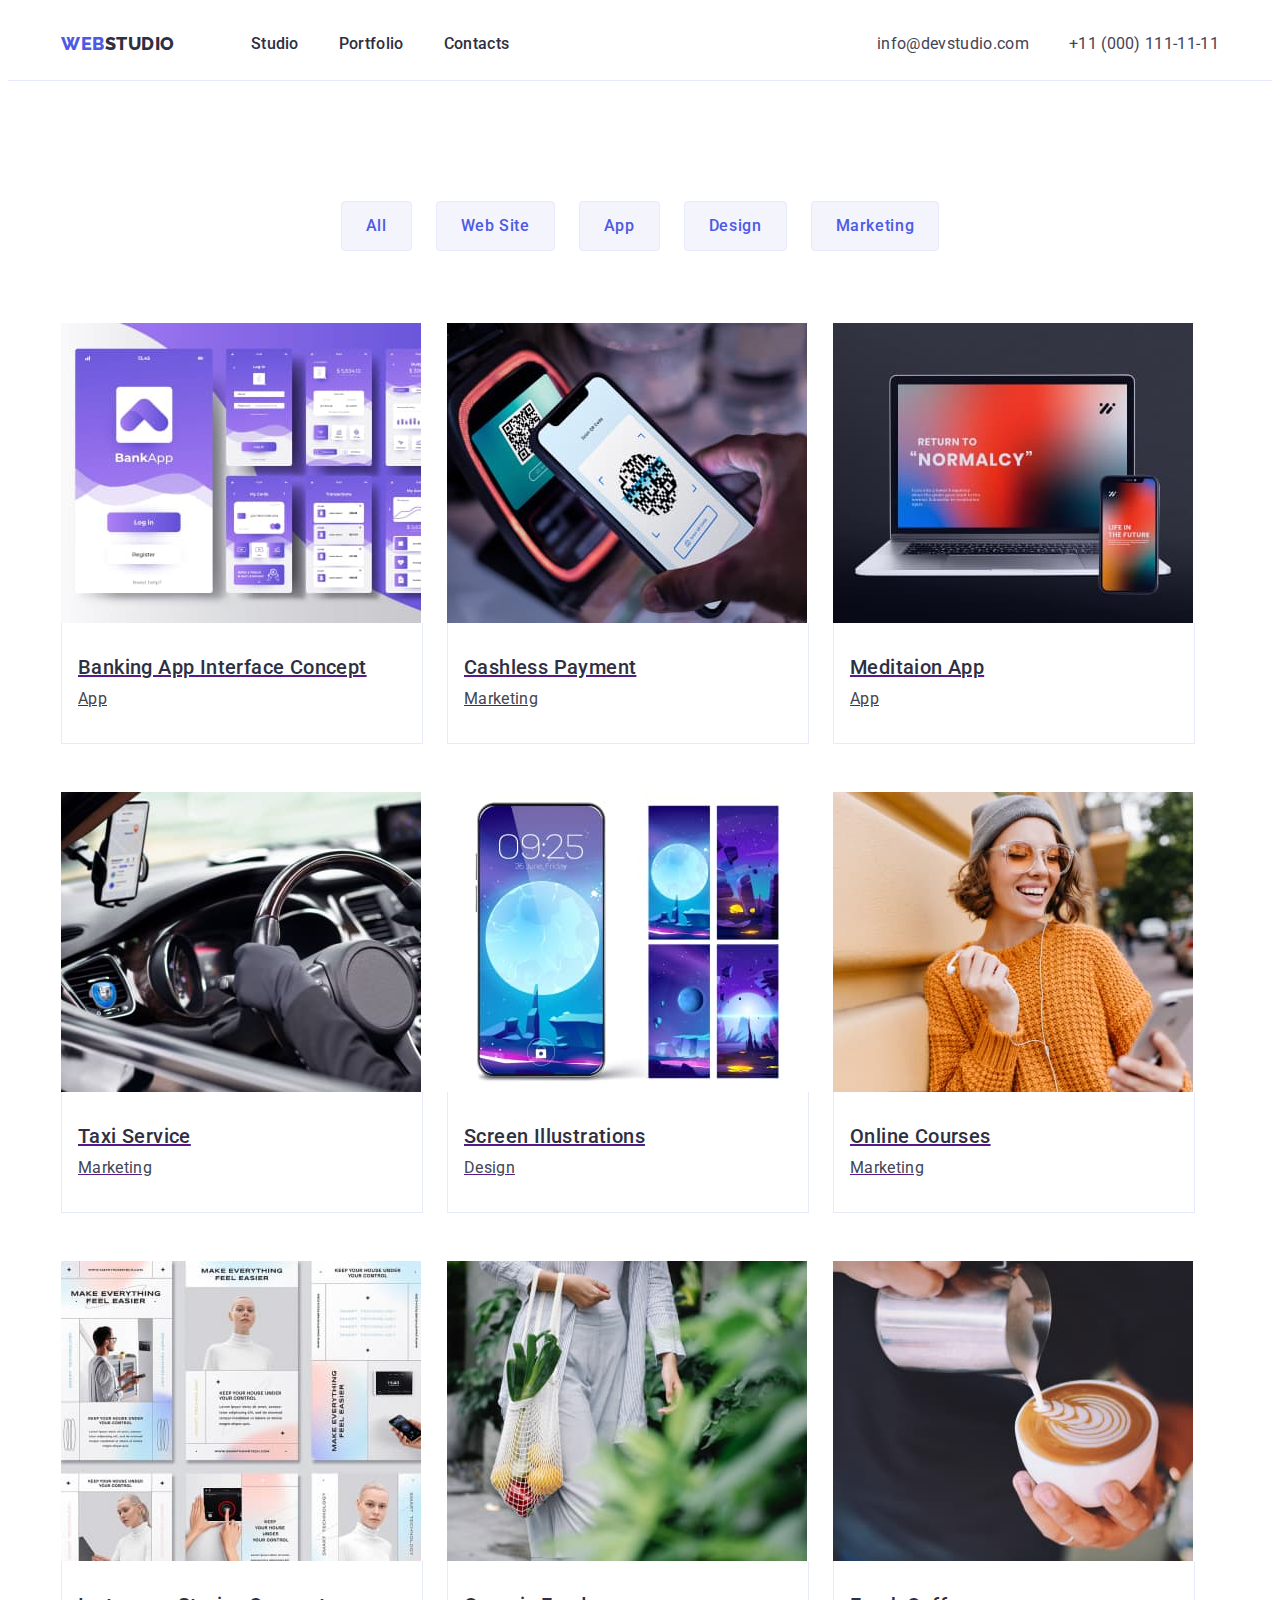
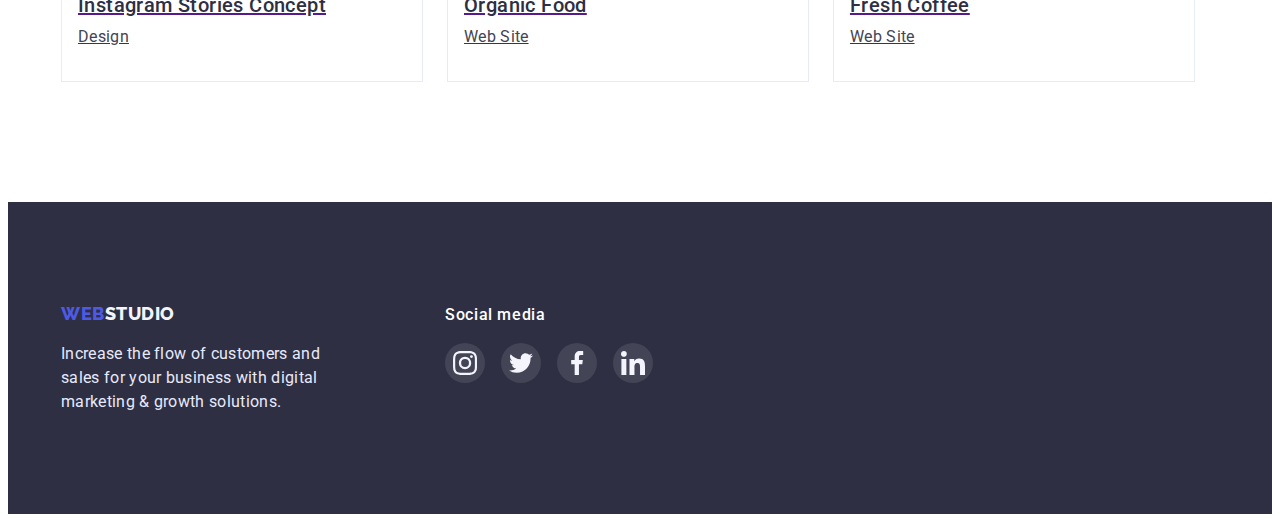
==== portfolio.html @ 20fc8d5b "Summ" ====
<!DOCTYPE html>
<html lang="en">
  <head>
    <meta charset="UTF-8" />
    <meta http-equiv="X-UA-Compatible" content="IE=edge" />
    <meta name="viewport" content="width=device-width, initial-scale=1.0" />
    <link rel="preconnect" href="https://fonts.googleapis.com" />
    <link rel="preconnect" href="https://fonts.gstatic.com" crossorigin />
    <link
      href="https://fonts.googleapis.com/css2?family=Raleway:wght@800&family=Roboto:wght@400;500;700;900&display=swap"
      rel="stylesheet"
    />
    <link
      rel="stylesheet"
      href="https://cdnjs.cloudflare.com/ajax/libs/modern-normalize/1.0.0/modern-normalize.min.css"
      integrity="sha512-ISS7cAi1PEhQ8jnbJpJZMd29NlhNj4AWYyLOSp2CE/CsHxTCu+r+t0D2yoJudVrd0/8fTVPUVDzY5Tvli75u/g=="
      crossorigin="anonymous"
    />
    <link rel="stylesheet" href="./css/styles.css" />
    <title>Portfolio</title>
  </head>
  <body>
    <header class="header">
      <div class="container header-container">
        <nav class="header-menu">
          <a href="./index.html" class="menu-logo"
            >Web<span class="header-studio">Studio</span></a
          >
          <ul class="header-list">
            <li class="header-item">
              <a href="./index.html" class="header-item-link">Studio</a>
            </li>
            <li class="header-item">
              <a href="./portfolio.html" class="header-item-link">Portfolio</a>
            </li>
            <li class="header-item">
              <a href="" class="header-item-link">Contacts</a>
            </li>
          </ul>
        </nav>
        <address class="header-contacts">
          <ul class="header-contacts-list">
            <li class="header-contacts-item">
              <a href="mailto:info@devstudio.com" class="header-contacts-link"
                >info@devstudio.com</a
              >
            </li>
            <li class="header-contacts-item">
              <a href="tel:+110001111111" class="header-contacts-link"
                >+11 (000) 111-11-11</a
              >
            </li>
          </ul>
        </address>
      </div>
    </header>
    <main>
      <section class="portfolio-section section">
        <div class="container">
          <h1 class="visually-hidden">Our portfolio</h1>
          <ul class="portfolio-btn-list">
            <li class="portfolio-btn-item">
              <button type="button" class="portfolio-btn">All</button>
            </li>
            <li class="portfolio-btn-item">
              <button type="button" class="portfolio-btn">Web Site</button>
            </li>
            <li class="portfolio-btn-item">
              <button type="button" class="portfolio-btn">App</button>
            </li>
            <li class="portfolio-btn-item">
              <button type="button" class="portfolio-btn">Design</button>
            </li>
            <li class="portfolio-btn-item">
              <button type="button" class="portfolio-btn">Marketing</button>
            </li>
          </ul>
          <ul class="portfolio-list">
            <li class="portfolio-item">
              <a href="" class="portfolio-item-link">
                <img
                  src="./images/banking-app-photo.jpg"
                  alt="banking app photo"
                  width="360"
                  height="300"
                />
                <div class="portfolio-list-block">
                  <h2 class="portfolio-list-title">
                    Banking App Interface Concept
                  </h2>
                  <p class="portfolio-list-description">App</p>
                </div>
              </a>
            </li>
            <li class="portfolio-item">
              <a href="" class="portfolio-item-link">
                <img
                  src="./images/cashless-payment-photo.jpg"
                  alt="cashless payment photo"
                  width="360"
                  height="300"
                />
                <div class="portfolio-list-block">
                  <h2 class="portfolio-list-title">Cashless Payment</h2>
                  <p class="portfolio-list-description">Marketing</p>
                </div>
              </a>
            </li>
            <li class="portfolio-item">
              <a href="" class="portfolio-item-link">
                <img
                  src="./images/meditaion-app-photo.jpg"
                  alt="meditaion app photo"
                  width="360"
                  height="300"
                />
                <div class="portfolio-list-block">
                  <h2 class="portfolio-list-title">Meditaion App</h2>
                  <p class="portfolio-list-description">App</p>
                </div>
              </a>
            </li>
            <li class="portfolio-item">
              <a href="" class="portfolio-item-link">
                <img
                  src="./images/taxi-service-photo.jpg"
                  alt="taxi service photo"
                  width="360"
                  height="300"
                />
                <div class="portfolio-list-block">
                  <h2 class="portfolio-list-title">Taxi Service</h2>
                  <p class="portfolio-list-description">Marketing</p>
                </div>
              </a>
            </li>
            <li class="portfolio-item">
              <a href="" class="portfolio-item-link">
                <img
                  src="./images/screen-illustrations-photo.jpg"
                  alt="screen illustrations photo"
                  width="360"
                  height="300"
                />
                <div class="portfolio-list-block">
                  <h2 class="portfolio-list-title">Screen Illustrations</h2>
                  <p class="portfolio-list-description">Design</p>
                </div>
              </a>
            </li>
            <li class="portfolio-item">
              <a href="" class="portfolio-item-link">
                <img
                  src="./images/online-courses-photo.jpg"
                  alt="online courses photo"
                  width="360"
                  height="300"
                />
                <div class="portfolio-list-block">
                  <h2 class="portfolio-list-title">Online Courses</h2>
                  <p class="portfolio-list-description">Marketing</p>
                </div>
              </a>
            </li>
            <li class="portfolio-item">
              <a href="" class="portfolio-item-link">
                <img
                  src="./images/instagram-stories-concept-photo.jpg"
                  alt="instagram stories concept photo"
                  width="360"
                  height="300"
                />
                <div class="portfolio-list-block">
                  <h2 class="portfolio-list-title">
                    Instagram Stories Concept
                  </h2>
                  <p class="portfolio-list-description">Design</p>
                </div>
              </a>
            </li>
            <li class="portfolio-item">
              <a href="" class="portfolio-item-link">
                <img
                  src="./images/organic-food-photo.jpg"
                  alt="organic food photo"
                  width="360"
                  height="300"
                />
                <div class="portfolio-list-block">
                  <h2 class="portfolio-list-title">Organic Food</h2>
                  <p class="portfolio-list-description">Web Site</p>
                </div>
              </a>
            </li>
            <li class="portfolio-item">
              <a href="" class="portfolio-item-link">
                <img
                  src="./images/fresh-coffee-photo.jpg"
                  alt="fresh coffee photo"
                  width="360"
                  height="300"
                />
                <div class="portfolio-list-block">
                  <h2 class="portfolio-list-title">Fresh Coffee</h2>
                  <p class="portfolio-list-description">Web Site</p>
                </div>
              </a>
            </li>
          </ul>
        </div>
      </section>
    </main>
    <footer class="footer">
      <div class="container footer-section">
        <div>
          <a href="./index.html" class="menu-logo"
            >Web<span class="footer-studio">Studio</span></a
          >
          <p class="footer-description">
            Increase the flow of customers and sales for your business with
            digital marketing & growth solutions.
          </p>
        </div>
        <div class="footer-social-links">
          <p class="footer-social-title">Social media</p>
          <ul class="footer-social-list">
            <li class="footer-social-item">
              <a href="" class="footer-social-link">
                <svg class="footer-social-icon" width="24px" height="24px">
                  <use href="./images/icons.svg#icon-instagram"></use>
                </svg>
              </a>
            </li>
            <li class="footer-social-item">
              <a href="" class="footer-social-link">
                <svg class="footer-social-icon" width="24px" height="24px">
                  <use href="./images/icons.svg#icon-twitter"></use>
                </svg>
              </a>
            </li>
            <li class="footer-social-item">
              <a href="" class="footer-social-link">
                <svg class="footer-social-icon" width="24px" height="24px">
                  <use href="./images/icons.svg#icon-facebook"></use>
                </svg>
              </a>
            </li>
            <li class="footer-social-item">
              <a href="" class="footer-social-link">
                <svg class="footer-social-icon" width="24px" height="24px">
                  <use href="./images/icons.svg#icon-linkedin"></use>
                </svg>
              </a>
            </li>
          </ul>
        </div>
      </div>
    </footer>
  </body>
</html>
---- css/styles.css ----
body {
    font-family: 'Roboto', sans-serif;
    color: var(--navy-blue);
}

:root {
    --navy-blue: #2E2F42;
    --iris: #4D5AE5;
    --slate: #434455;
    --white: #FFFFFF;
    --ocean: #404BBF;
    --cloud: #F4F4FD;
    --cornflower: #E7E9FC;
    --shadow: #2E2F4229;
    --light-slate: #8E8F99;
    --green: #31D0AA;
    --card-set-gap: 24px;
}

.container {
    width: 1158px;
    padding-left: 15px;
    padding-right: 15px;
    margin-left: auto;
    margin-right: auto;
}

.section {
    padding-top: 120px;
    padding-bottom: 120px;
}

h1, h1, h3, h4, h5, h6, p, ul {
    margin-top: 0;
    margin-bottom: 0;
}

img {
    display: block;
    height: auto;
}

/*----------------header------------------*/

.header {
    padding-top: 24px;
    padding-bottom: 24px;
    border-bottom: 1px solid var(--cornflower);
}

.header-container {
    display: flex;
}

.header-menu {
    display: flex;
}

.menu-logo {
    font-family: 'Raleway', sans-serif;
    font-weight: 800;
    font-size: 18px;
    line-height: 1.33;
    letter-spacing: 0.03em;
    text-transform: uppercase;
    text-decoration: none;
    color: var(--iris);
}

.header-studio {
    color: var(--navy-blue);

}

.header-list {
    list-style: none;
    display: flex;
    padding-left: 0;
    margin-left: 76px;
    gap: 40px;
}

.header-item-link {
    font-weight: 500;
    font-size: 16px;
    line-height: 1.5;
    letter-spacing: 0.02em;
    text-decoration: none;
    color: var(--navy-blue);
}

.header-item-link:hover,
.header-item-link:focus {
    color: var(--ocean);
}

.header-contacts {
    margin-left: auto;
}

.header-contacts-list {
    display: flex;
    list-style: none;
    padding-left: 0;
    gap: 40px;
}

.header-contacts-link {
    font-style: normal;
    font-size: 16px;
    line-height: 1.5;
    letter-spacing: 0.02em;
    color: var(--slate);
    text-decoration: none;
}

.header-contacts-link:hover,
.header-contacts-link:focus {
    color: var(--ocean);
}

/*----------------header------------------*/

/*------------------main------------------*/

.hero-section {
    background-image: linear-gradient(rgba(46, 47, 66, 0.7), rgba(46, 47, 66, 0.7)), url(../images/hero-bg.jpg);
    background-repeat: no-repeat;
    background-position: 50% 50%;
    background-size: cover;
    max-width: 1440px;
    padding-top: 188px;
    padding-bottom: 188px;
    margin: 0 auto 0 auto;
}

.hero-section-title {
    width: 496px;
    font-size: 56px;
    line-height: 1.07;
    letter-spacing: 0.02em;
    color: var(--white);
    margin: 0 auto;
    text-align: center;
}

.hero-section-btn {
    display: block;
    font-family: 'Roboto', sans-serif;
    font-weight: 500;
    font-size: 16px;
    line-height: 1.5;
    letter-spacing: 0.04em;
    color: var(--white);
    background-color: var(--iris);
    border-radius: 4px;
    cursor: pointer;
    margin-left: auto;
    margin-right: auto;
    border: none;
    min-width: 169px;
    padding: 16px 32px;
    margin-top: 48px;
}


.hero-section-btn:hover,
.hero-section-btn:focus {
    background-color: var(--ocean);
}

.visually-hidden {
    position: absolute;
    width: 1px;
    height: 1px;
    margin: -1px;
    border: 0;
    padding: 0;
    white-space: nowrap;
    clip-path: inset(100%);
    clip: rect(0 0 0 0);
    overflow: hidden;
}

.advantages-list {
    padding: 0;
    margin: 0;
    list-style: none;

    display: flex;
}

.advantages-icon-box {
    background-color: var(--cloud);
    border-radius: 4px;
    display: flex;
    justify-content: center;
    align-items: center;
    min-height: 112px;
}

.advantages-icon {
    width: 64px;
    height: 64px;
}

.advantages-item:nth-child(n + 2) {
    margin-left: 24px;
}

.advantages-item-title {
    margin-top: 8px;
    font-size: 20px;
    line-height: 1.2;
    letter-spacing: 0.02em;
    color: var(--navy-blue);
}

.advantages-item-description {
    font-size: 16px;
    line-height: 1.5;
    letter-spacing: 0.02em;
    color: var(--slate);
    margin-top: 8px;
}

.product-container {
    padding-top: 0;
    padding-bottom: 120px;
}

.title {
    font-size: 36px;
    line-height: 1.11;
    text-align: center;
    letter-spacing: 0.02em;
    text-transform: capitalize;
    color: var(--navy-blue);
    padding: 0;
    margin: 0;

}

.product-list {
    padding: 0;
    margin-top: 72px;
    list-style: none;
    display: flex;
}

.product-item:nth-child(n + 2) {
    margin-left: 24px;
}

.team-section {
    background-color: var(--cloud);
}

.team-list {
    padding: 0;
    margin-top: 72px;
    list-style: none;
    display: flex;
}

.team-item {
    background-color: var(--white);
    border-radius: 0px 0px 4px 4px;
    box-shadow: 0px 1px 6px rgba(46, 47, 66, 0.08),
        0px 1px 1px rgba(46, 47, 66, 0.16),
        0px 2px 1px rgba(46, 47, 66, 0.08);
}

.team-item:nth-child(n + 2) {
    margin-left: 24px;
}

.name,
.portfolio-list-title {
    font-weight: 500;
    font-size: 20px;
    line-height: 1.2;
    letter-spacing: 0.02em;
    color: var(--navy-blue);
    text-align: center;
}

.team-role,
.portfolio-list-description {
    font-size: 16px;
    line-height: 1.5;
    letter-spacing: 0.02em;
    color: var(--slate);
    text-align: center;
    margin-top: 8px;
}

.card-block {
    padding: 32px 16px;
}

.team-social-list {
    margin-top: 8px;
    padding-left: 0;
    list-style: none;
    display: flex;
    justify-content: center;
    gap: 24px;
}

.social-item {
    width: 40px;
    height: 40px;
}

.social-link {
    text-decoration: none;
    display: flex;
    justify-content: center;
    align-items: center;
    width: 100%;
    height: 100%;
    border-radius: 50%;
    background-color: var(--iris);
    color: var(--cloud);
}

.social-link:is(:hover, :focus) {
    background-color: var(--ocean)
}

.team-social-icon {
    fill: currentColor;
}

.customers-list {
    list-style: none;
    margin-top: 72px;
    padding-left: 0;
    display: flex;
    justify-content: center;
}

.customers-item {
    width: 168px;
    min-height: 88px;
}

.customers-item:nth-child(n + 2) {
    margin-left: 24px;
}

.customers-link {
    display: flex;
    text-decoration: none;
    width: 100%;
    height: 100%;
    justify-content: center;
    align-items: center;
    border: 1px solid var(--light-slate);
    border-radius: 4px;
    color: var(--light-slate);
}

.customers-link:is(:hover, :focus) {
    color: var(--ocean);
    border: 1px solid var(--ocean);
}

.customers-icon {
    fill: currentColor;
}

.portfolio-btn-list {
    display: flex;
    list-style: none;
    padding: 0px;
    gap: 24px;
    justify-content: center;
}

.portfolio-btn {
    font-family: 'Roboto', sans-serif;
    font-weight: 500;
    font-size: 16px;
    line-height: 1.5;
    letter-spacing: 0.04em;
    color: var(--iris);
    background-color: var(--cloud);
    border: 1px solid var(--cornflower);
    border-radius: 4px;
    cursor: pointer;
    padding: 12px 24px;

}

.portfolio-btn:hover,
.portfolio-btn:focus {
    background-color: var(--ocean);
    color: var(--white);
    box-shadow: 0px 3px 1px rgba(0, 0, 0, 0.1), 0px 2px 1px rgba(0, 0, 0, 0.08), 0px 2px 2px rgba(0, 0, 0, 0.12);
}

.portfolio-list {
    padding: 0;
    margin-top: 72px;
    list-style: none;
    display: flex;
    flex-wrap: wrap;
}

.portfolio-item {
    background-color: var(--white);
    flex-basis: calc(100% / 3 - var(--card-set-gap));
    margin-left: var(--card-set-gap);
    margin-top: calc(var(--card-set-gap) * 2);
    padding-bottom: 0;
}

.portfolio-item-link {
    display: block;
}

.portfolio-item-link:is(:hover, :focus) {
    box-shadow: 0px 1px 6px rgba(46, 47, 66, 0.08), 0px 1px 1px rgba(46, 47, 66, 0.16), 0px 2px 1px rgba(46, 47, 66, 0.08);
}

.portfolio-item:nth-child(3n + 1) {
        margin-left: 0;
}

.portfolio-item:nth-child(-n + 3) {
    margin-top: 0;
}

.portfolio-list-title {
    margin: 0;
    text-align: start;
}

.portfolio-list-description {
    margin-top: 8px;
    text-align: start;
}

.portfolio-list-block {
    padding: 32px 16px;
    border-left: 1px solid var(--cornflower);
    border-right: 1px solid var(--cornflower);
    border-bottom: 1px solid var(--cornflower);
}

/*------------------main------------------*/

/*-----------------footer-----------------*/

.footer {
    background-color: var(--navy-blue);
    padding-top: 100px;
    padding-bottom: 100px;
}

.footer-section {
    display: flex;
    align-items: baseline;
}

.footer-studio {
    color: var(--cloud);
}

.footer-description {
    margin-top: 16px;
    font-size: 16px;
    line-height: 1.5;
    letter-spacing: 0.02em;
    color: var(--cornflower);
    width: 264px;
}

.footer-social-links {
    margin-left: 120px;
}

.footer-social-title {
        font-weight: 500;
        font-size: 16px;
        line-height: 1.5;
        letter-spacing: 0.04em;
        color: var(--white);
}

.footer-social-list {
    margin-top: 16px;
    padding-left: 0;
    list-style: none;
    display: flex;
    justify-content: center;
    gap: 16px;
}

.footer-social-item {
    width: 40px;
    height: 40px;
}

.footer-social-link {
    text-decoration: none;
    display: flex;
    justify-content: center;
    align-items: center;
    width: 100%;
    height: 100%;
    border-radius: 50%;
    background-color: rgba(255, 255, 255, 0.1);
    color: var(--cloud);
}

.footer-social-link:is(:hover, :focus) {
    background-color: var(--green);
    color: var(--cloud);
}

.footer-social-icon {
    fill: currentColor;
}
/*-----------------footer-----------------*/
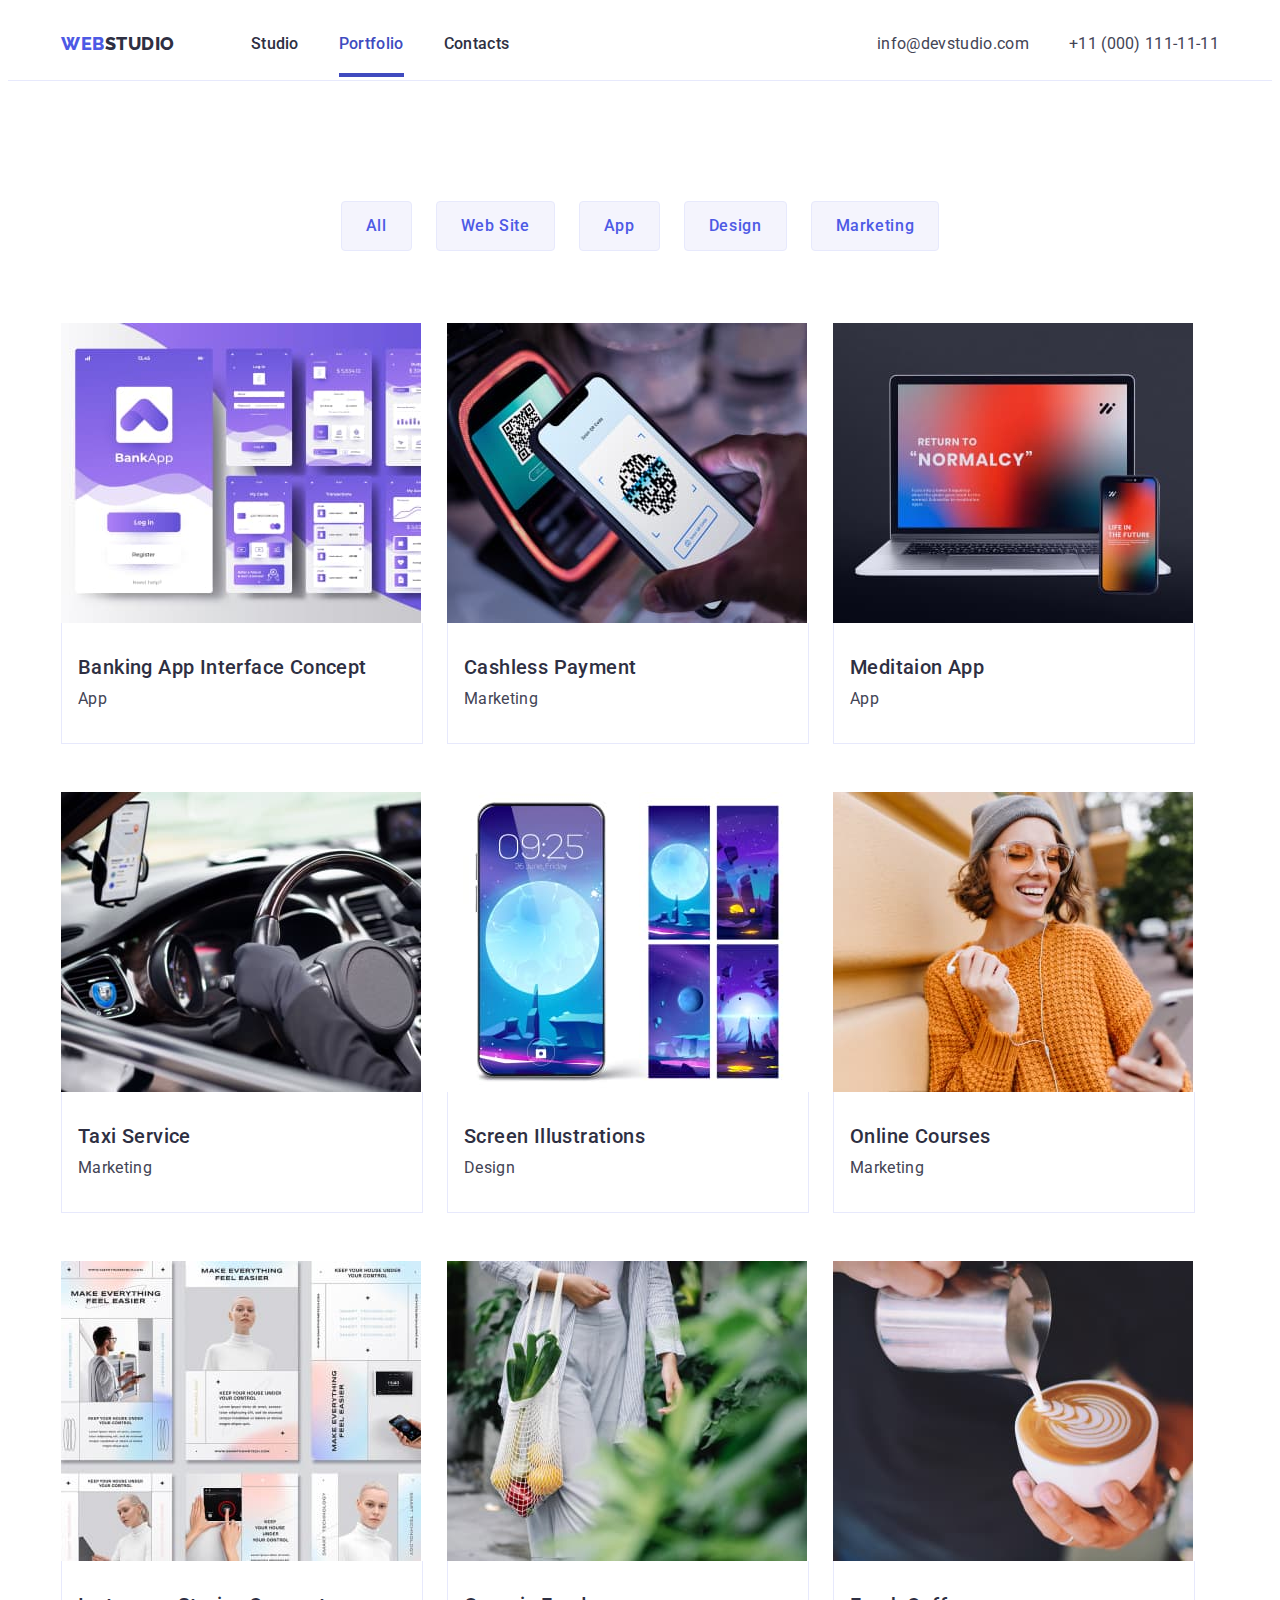
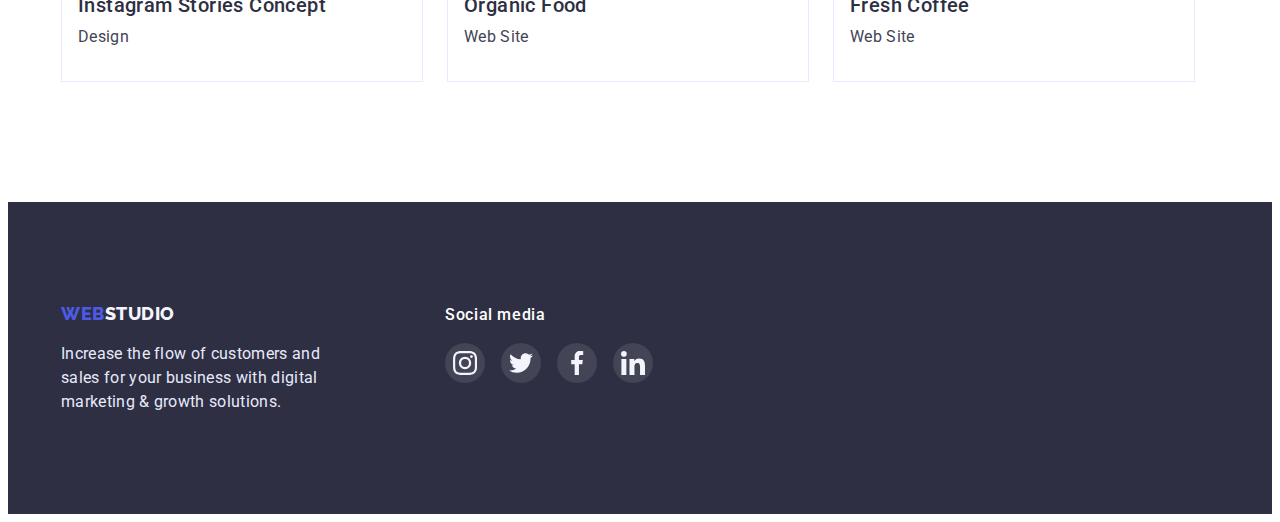
==== commit 70486416: "summ" ====
--- a/portfolio.html
+++ b/portfolio.html
@@ -31,7 +31,9 @@
               <a href="./index.html" class="header-item-link">Studio</a>
             </li>
             <li class="header-item">
-              <a href="./portfolio.html" class="header-item-link">Portfolio</a>
+              <a href="./portfolio.html" class="header-item-link active"
+                >Portfolio</a
+              >
             </li>
             <li class="header-item">
               <a href="" class="header-item-link">Contacts</a>
@@ -78,12 +80,21 @@
           <ul class="portfolio-list">
             <li class="portfolio-item">
               <a href="" class="portfolio-item-link">
-                <img
-                  src="./images/banking-app-photo.jpg"
-                  alt="banking app photo"
-                  width="360"
-                  height="300"
-                />
+                <div class="product-card-img">
+                  <img
+                    src="./images/banking-app-photo.jpg"
+                    alt="banking app photo"
+                    width="360"
+                    height="300"
+                  />
+                  <div class="overlay-text">
+                    <p>
+                      14 Stylish and User-Friendly App Design Concepts · Task
+                      Manager App · Calorie Tracker App · Exotic Fruit Ecommerce
+                      App · Cloud Storage App
+                    </p>
+                  </div>
+                </div>
                 <div class="portfolio-list-block">
                   <h2 class="portfolio-list-title">
                     Banking App Interface Concept
@@ -94,12 +105,21 @@
             </li>
             <li class="portfolio-item">
               <a href="" class="portfolio-item-link">
-                <img
-                  src="./images/cashless-payment-photo.jpg"
-                  alt="cashless payment photo"
-                  width="360"
-                  height="300"
-                />
+                <div class="product-card-img">
+                  <img
+                    src="./images/cashless-payment-photo.jpg"
+                    alt="cashless payment photo"
+                    width="360"
+                    height="300"
+                  />
+                  <div class="overlay-text">
+                    <p>
+                      14 Stylish and User-Friendly App Design Concepts · Task
+                      Manager App · Calorie Tracker App · Exotic Fruit Ecommerce
+                      App · Cloud Storage App
+                    </p>
+                  </div>
+                </div>
                 <div class="portfolio-list-block">
                   <h2 class="portfolio-list-title">Cashless Payment</h2>
                   <p class="portfolio-list-description">Marketing</p>
@@ -108,12 +128,21 @@
             </li>
             <li class="portfolio-item">
               <a href="" class="portfolio-item-link">
-                <img
-                  src="./images/meditaion-app-photo.jpg"
-                  alt="meditaion app photo"
-                  width="360"
-                  height="300"
-                />
+                <div class="product-card-img">
+                  <img
+                    src="./images/meditaion-app-photo.jpg"
+                    alt="meditaion app photo"
+                    width="360"
+                    height="300"
+                  />
+                  <div class="overlay-text">
+                    <p>
+                      14 Stylish and User-Friendly App Design Concepts · Task
+                      Manager App · Calorie Tracker App · Exotic Fruit Ecommerce
+                      App · Cloud Storage App
+                    </p>
+                  </div>
+                </div>
                 <div class="portfolio-list-block">
                   <h2 class="portfolio-list-title">Meditaion App</h2>
                   <p class="portfolio-list-description">App</p>
@@ -122,12 +151,21 @@
             </li>
             <li class="portfolio-item">
               <a href="" class="portfolio-item-link">
-                <img
-                  src="./images/taxi-service-photo.jpg"
-                  alt="taxi service photo"
-                  width="360"
-                  height="300"
-                />
+                <div class="product-card-img">
+                  <img
+                    src="./images/taxi-service-photo.jpg"
+                    alt="taxi service photo"
+                    width="360"
+                    height="300"
+                  />
+                  <div class="overlay-text">
+                    <p>
+                      14 Stylish and User-Friendly App Design Concepts · Task
+                      Manager App · Calorie Tracker App · Exotic Fruit Ecommerce
+                      App · Cloud Storage App
+                    </p>
+                  </div>
+                </div>
                 <div class="portfolio-list-block">
                   <h2 class="portfolio-list-title">Taxi Service</h2>
                   <p class="portfolio-list-description">Marketing</p>
@@ -136,12 +174,21 @@
             </li>
             <li class="portfolio-item">
               <a href="" class="portfolio-item-link">
-                <img
-                  src="./images/screen-illustrations-photo.jpg"
-                  alt="screen illustrations photo"
-                  width="360"
-                  height="300"
-                />
+                <div class="product-card-img">
+                  <img
+                    src="./images/screen-illustrations-photo.jpg"
+                    alt="screen illustrations photo"
+                    width="360"
+                    height="300"
+                  />
+                  <div class="overlay-text">
+                    <p>
+                      14 Stylish and User-Friendly App Design Concepts · Task
+                      Manager App · Calorie Tracker App · Exotic Fruit Ecommerce
+                      App · Cloud Storage App
+                    </p>
+                  </div>
+                </div>
                 <div class="portfolio-list-block">
                   <h2 class="portfolio-list-title">Screen Illustrations</h2>
                   <p class="portfolio-list-description">Design</p>
@@ -150,12 +197,21 @@
             </li>
             <li class="portfolio-item">
               <a href="" class="portfolio-item-link">
-                <img
-                  src="./images/online-courses-photo.jpg"
-                  alt="online courses photo"
-                  width="360"
-                  height="300"
-                />
+                <div class="product-card-img">
+                  <img
+                    src="./images/online-courses-photo.jpg"
+                    alt="online courses photo"
+                    width="360"
+                    height="300"
+                  />
+                  <div class="overlay-text">
+                    <p>
+                      14 Stylish and User-Friendly App Design Concepts · Task
+                      Manager App · Calorie Tracker App · Exotic Fruit Ecommerce
+                      App · Cloud Storage App
+                    </p>
+                  </div>
+                </div>
                 <div class="portfolio-list-block">
                   <h2 class="portfolio-list-title">Online Courses</h2>
                   <p class="portfolio-list-description">Marketing</p>
@@ -164,12 +220,21 @@
             </li>
             <li class="portfolio-item">
               <a href="" class="portfolio-item-link">
-                <img
-                  src="./images/instagram-stories-concept-photo.jpg"
-                  alt="instagram stories concept photo"
-                  width="360"
-                  height="300"
-                />
+                <div class="product-card-img">
+                  <img
+                    src="./images/instagram-stories-concept-photo.jpg"
+                    alt="instagram stories concept photo"
+                    width="360"
+                    height="300"
+                  />
+                  <div class="overlay-text">
+                    <p>
+                      14 Stylish and User-Friendly App Design Concepts · Task
+                      Manager App · Calorie Tracker App · Exotic Fruit Ecommerce
+                      App · Cloud Storage App
+                    </p>
+                  </div>
+                </div>
                 <div class="portfolio-list-block">
                   <h2 class="portfolio-list-title">
                     Instagram Stories Concept
@@ -180,12 +245,21 @@
             </li>
             <li class="portfolio-item">
               <a href="" class="portfolio-item-link">
-                <img
-                  src="./images/organic-food-photo.jpg"
-                  alt="organic food photo"
-                  width="360"
-                  height="300"
-                />
+                <div class="product-card-img">
+                  <img
+                    src="./images/organic-food-photo.jpg"
+                    alt="organic food photo"
+                    width="360"
+                    height="300"
+                  />
+                  <div class="overlay-text">
+                    <p>
+                      14 Stylish and User-Friendly App Design Concepts · Task
+                      Manager App · Calorie Tracker App · Exotic Fruit Ecommerce
+                      App · Cloud Storage App
+                    </p>
+                  </div>
+                </div>
                 <div class="portfolio-list-block">
                   <h2 class="portfolio-list-title">Organic Food</h2>
                   <p class="portfolio-list-description">Web Site</p>
@@ -194,12 +268,21 @@
             </li>
             <li class="portfolio-item">
               <a href="" class="portfolio-item-link">
-                <img
-                  src="./images/fresh-coffee-photo.jpg"
-                  alt="fresh coffee photo"
-                  width="360"
-                  height="300"
-                />
+                <div class="product-card-img">
+                  <img
+                    src="./images/fresh-coffee-photo.jpg"
+                    alt="fresh coffee photo"
+                    width="360"
+                    height="300"
+                  />
+                  <div class="overlay-text">
+                    <p>
+                      14 Stylish and User-Friendly App Design Concepts · Task
+                      Manager App · Calorie Tracker App · Exotic Fruit Ecommerce
+                      App · Cloud Storage App
+                    </p>
+                  </div>
+                </div>
                 <div class="portfolio-list-block">
                   <h2 class="portfolio-list-title">Fresh Coffee</h2>
                   <p class="portfolio-list-description">Web Site</p>
--- a/css/styles.css
+++ b/css/styles.css
@@ -14,6 +14,7 @@
     --shadow: #2E2F4229;
     --light-slate: #8E8F99;
     --green: #31D0AA;
+    --timing: cubic-bezier(0.4, 0, 0.2, 1);
     --card-set-gap: 24px;
 }
 
@@ -87,11 +88,27 @@
     letter-spacing: 0.02em;
     text-decoration: none;
     color: var(--navy-blue);
+    position: relative;
 }
 
 .header-item-link:hover,
 .header-item-link:focus {
     color: var(--ocean);
+    transition: color 250ms var(--timing);
+}
+
+.header-item-link.active {
+    color: var(--ocean);
+}
+
+.header-item-link.active::after {
+    content: '';
+    position: absolute;
+    width: 100%;
+    height: 4px;
+    background-color: var(--ocean);
+    left: 0;
+    bottom: -24px;
 }
 
 .header-contacts {
@@ -117,6 +134,7 @@
 .header-contacts-link:hover,
 .header-contacts-link:focus {
     color: var(--ocean);
+    transition: color 250ms var(--timing);
 }
 
 /*----------------header------------------*/
@@ -167,6 +185,69 @@
 .hero-section-btn:hover,
 .hero-section-btn:focus {
     background-color: var(--ocean);
+    transition: background-color 250ms var(--timing);
+}
+
+.backdrop {
+    position: fixed;
+    width: 100%;
+    height: 100%;
+    left: 0px;
+    top: 0px;
+    background: rgba(46, 47, 66, 0.4);
+    transition: opacity 250ms var(--timing), visibility 250ms var(--timing);
+}
+
+.is-hidden {
+    opacity: 0;
+    visibility: hidden;
+    pointer-events: none;
+}
+
+.btn-close {
+    position: absolute;
+    width: 24px;
+    height: 24px;
+    right: 24px;
+    top: 24px;
+    background: var(--cornflower);
+    border: 1px solid rgba(0, 0, 0, 0.1);
+    border-radius: 50%;
+    cursor: pointer;
+    color: #000000;
+}
+
+.close {
+    width: 8px;
+    height: 8px;
+    position: absolute;
+    top: 50%;
+    transform: translate(-50%, -50%);
+    fill: currentColor;
+}
+
+.btn-close:is(:hover, :focus) {
+    background-color: var(--ocean);
+    color: var(--white);
+    transition: background-color 250ms var(--timing), color 250ms var(--timing);
+}
+
+.modal {
+    position: fixed;
+    width: 408px;
+    min-height: 576px;
+    background: #FCFCFC;
+    box-shadow: 0px 1px 1px rgba(0, 0, 0, 0.14), 0px 1px 3px rgba(0, 0, 0, 0.12), 0px 2px 1px rgba(0, 0, 0, 0.2);
+    border-radius: 4px;
+    top: 50%;
+    left: 50%;
+    transform: translate(-50%, -50%) scale(1);
+    transition: transform 250ms var(--timing);
+    
+}
+
+.backdrop.is-hidden .modal {
+    transform: translate(-50%, -50%) scale(0);
 }
 
 .visually-hidden {
@@ -326,7 +407,8 @@
 }
 
 .social-link:is(:hover, :focus) {
-    background-color: var(--ocean)
+    background-color: var(--ocean);
+    transition: background-color 250ms var(--timing);
 }
 
 .team-social-icon {
@@ -365,6 +447,7 @@
 .customers-link:is(:hover, :focus) {
     color: var(--ocean);
     border: 1px solid var(--ocean);
+    transition: color 250ms var(--timing), border 250ms var(--timing);
 }
 
 .customers-icon {
@@ -399,6 +482,9 @@
     background-color: var(--ocean);
     color: var(--white);
     box-shadow: 0px 3px 1px rgba(0, 0, 0, 0.1), 0px 2px 1px rgba(0, 0, 0, 0.08), 0px 2px 2px rgba(0, 0, 0, 0.12);
+    transition-property: background-color, color, box-shadow;
+    transition-duration: 250ms;
+    transition-timing-function: var(--timing);
 }
 
 .portfolio-list {
@@ -419,10 +505,37 @@
 
 .portfolio-item-link {
     display: block;
+    text-decoration: none;
+}
+
+.product-card-img {
+    position: relative;
+    overflow: hidden;
+}
+
+.overlay-text {
+    display: inline-block;
+    padding: 40px 32px;
+    position: absolute;
+    top: 0;
+    left: 0;
+    width: 100%;
+    height: 100%;
+    color: var(--cloud);
+    background-color: var(--iris);
+    transform: translateY(100%);
+    transition: transform 250ms var(--timing);
 }
 
 .portfolio-item-link:is(:hover, :focus) {
     box-shadow: 0px 1px 6px rgba(46, 47, 66, 0.08), 0px 1px 1px rgba(46, 47, 66, 0.16), 0px 2px 1px rgba(46, 47, 66, 0.08);
+    transition-property: box-shadow;
+    transition-duration: 250ms;
+    transition-timing-function: var(--timing);
+}
+
+.portfolio-item-link:is(:hover, :focus) .overlay-text {
+    transform: translate(0);
 }
 
 .portfolio-item:nth-child(3n + 1) {
@@ -518,7 +631,7 @@
 
 .footer-social-link:is(:hover, :focus) {
     background-color: var(--green);
-    color: var(--cloud);
+    transition: background-color 250ms var(--timing);
 }
 
 .footer-social-icon {
